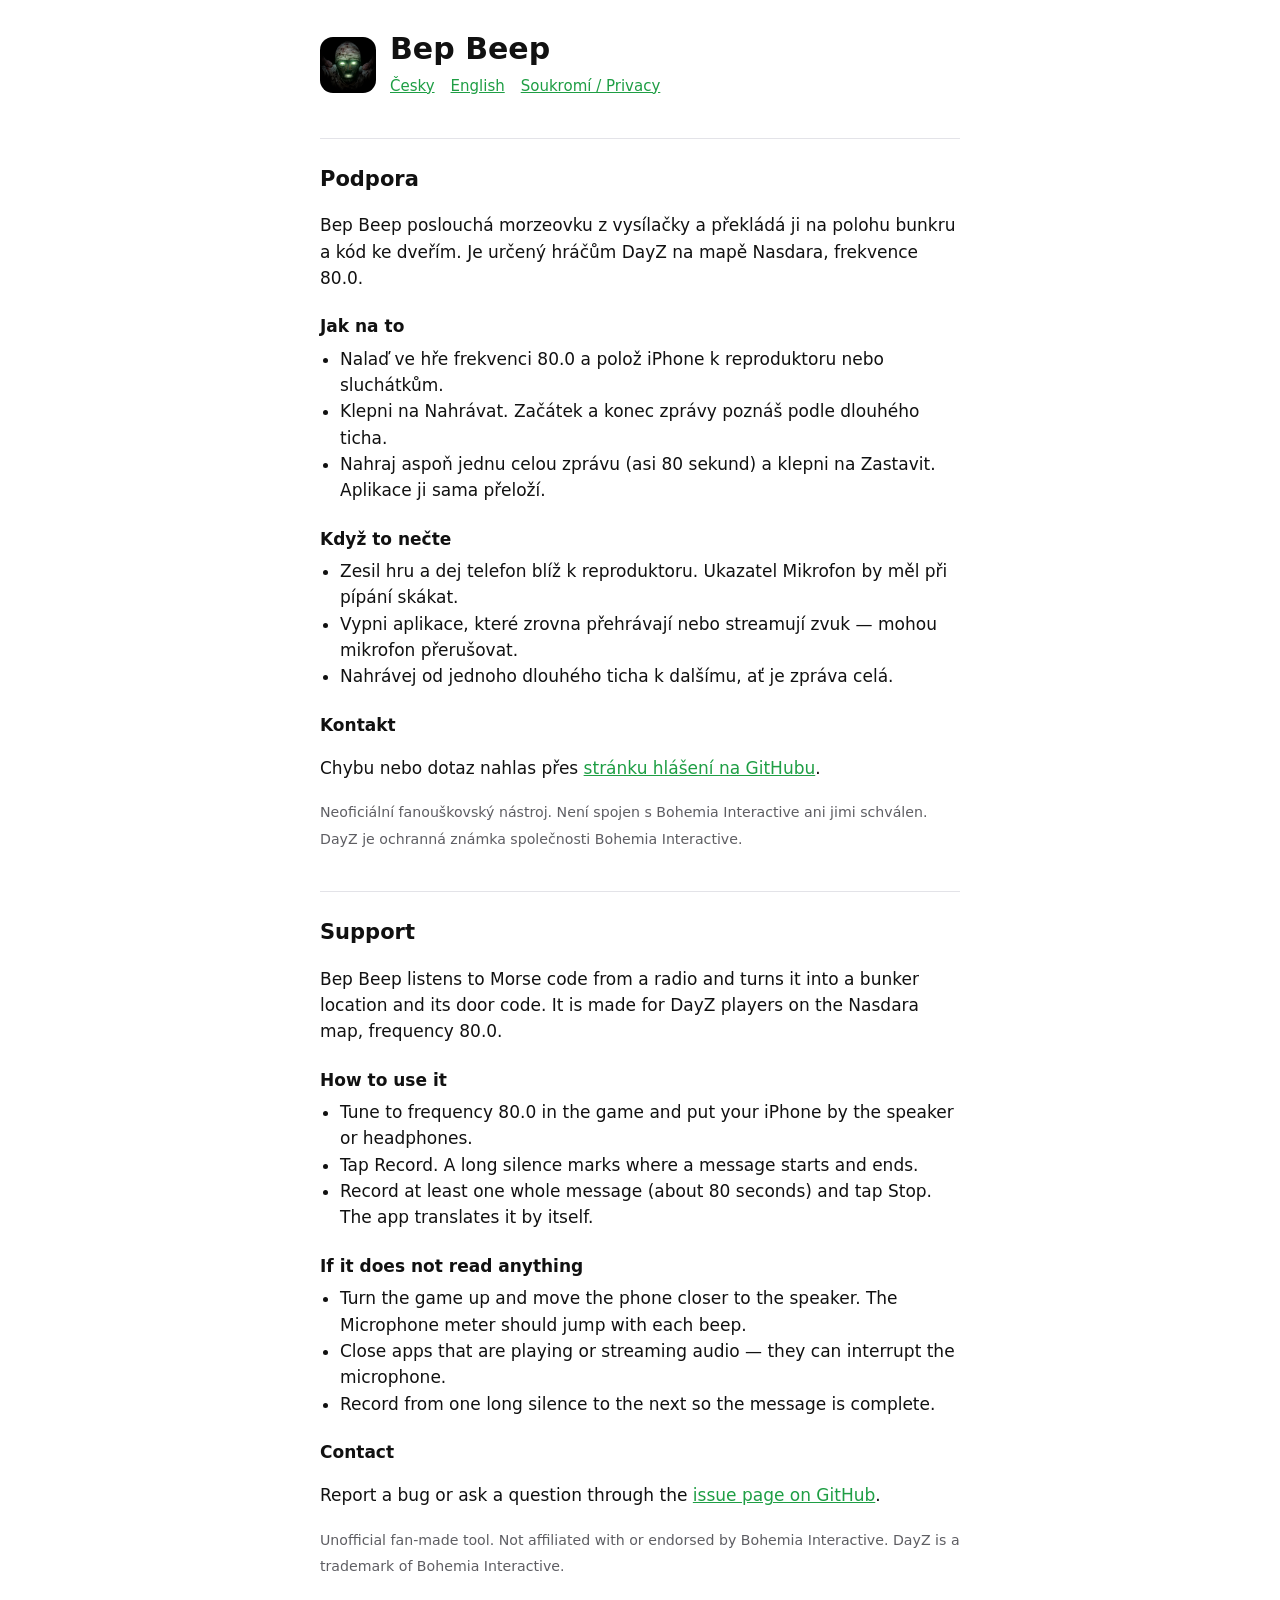
==== bep-beep/podpora.html @ 52190891 "Bep Beep: podpora.html" ====
<!doctype html>
<html lang="cs">
<head>
<meta charset="utf-8">
<meta name="viewport" content="width=device-width,initial-scale=1">
<title>Bep Beep — podpora</title>
<link rel="stylesheet" href="styl.css">
</head>
<body>
<main>
<header><img src="ikona.png" alt=""><div><h1>Bep Beep</h1><nav><a href="#cs">Česky</a><a href="#en">English</a><a href="zasady-soukromi.html">Soukromí / Privacy</a></nav></div></header>

<section id="cs" lang="cs">
<h2>Podpora</h2>
<p>Bep Beep poslouchá morzeovku z vysílačky a překládá ji na polohu bunkru a kód ke dveřím. Je určený hráčům DayZ na mapě Nasdara, frekvence 80.0.</p>
<h3>Jak na to</h3>
<ul>
<li>Nalaď ve hře frekvenci 80.0 a polož iPhone k reproduktoru nebo sluchátkům.</li>
<li>Klepni na Nahrávat. Začátek a konec zprávy poznáš podle dlouhého ticha.</li>
<li>Nahraj aspoň jednu celou zprávu (asi 80 sekund) a klepni na Zastavit. Aplikace ji sama přeloží.</li>
</ul>
<h3>Když to nečte</h3>
<ul>
<li>Zesil hru a dej telefon blíž k reproduktoru. Ukazatel Mikrofon by měl při pípání skákat.</li>
<li>Vypni aplikace, které zrovna přehrávají nebo streamují zvuk — mohou mikrofon přerušovat.</li>
<li>Nahrávej od jednoho dlouhého ticha k dalšímu, ať je zpráva celá.</li>
</ul>
<h3>Kontakt</h3>
<p>Chybu nebo dotaz nahlas přes <a href="https://github.com/reblik-sudo/odposlech-nasdara/issues">stránku hlášení na GitHubu</a>.</p>
<p class="tlumene"><small>Neoficiální fanouškovský nástroj. Není spojen s Bohemia Interactive ani jimi schválen. DayZ je ochranná známka společnosti Bohemia Interactive.</small></p>
</section>

<section id="en" lang="en">
<h2>Support</h2>
<p>Bep Beep listens to Morse code from a radio and turns it into a bunker location and its door code. It is made for DayZ players on the Nasdara map, frequency 80.0.</p>
<h3>How to use it</h3>
<ul>
<li>Tune to frequency 80.0 in the game and put your iPhone by the speaker or headphones.</li>
<li>Tap Record. A long silence marks where a message starts and ends.</li>
<li>Record at least one whole message (about 80 seconds) and tap Stop. The app translates it by itself.</li>
</ul>
<h3>If it does not read anything</h3>
<ul>
<li>Turn the game up and move the phone closer to the speaker. The Microphone meter should jump with each beep.</li>
<li>Close apps that are playing or streaming audio — they can interrupt the microphone.</li>
<li>Record from one long silence to the next so the message is complete.</li>
</ul>
<h3>Contact</h3>
<p>Report a bug or ask a question through the <a href="https://github.com/reblik-sudo/odposlech-nasdara/issues">issue page on GitHub</a>.</p>
<p class="tlumene"><small>Unofficial fan-made tool. Not affiliated with or endorsed by Bohemia Interactive. DayZ is a trademark of Bohemia Interactive.</small></p>
</section>
</main>
</body>
</html>
---- bep-beep/styl.css ----
/* Stránky Bep Beep — systémové písmo, černá a bílá, zelená jako jediné zvýraznění (jako aplikace). */
:root{ --bg:#FFFFFF; --text:#111111; --tlumene:#5E5E63; --cara:#E3E3E8; --akcent:#1E9E44; color-scheme:light }
@media (prefers-color-scheme: dark){ :root:not([data-theme="light"]){
  --bg:#000000; --text:#F5F5F7; --tlumene:#9A9AA0; --cara:#2A2A2E; --akcent:#30D158; color-scheme:dark }}
:root[data-theme="dark"]{ --bg:#000000; --text:#F5F5F7; --tlumene:#9A9AA0; --cara:#2A2A2E; --akcent:#30D158; color-scheme:dark }
*{box-sizing:border-box}
body{margin:0;background:var(--bg);color:var(--text);font:400 17px/1.55 -apple-system,BlinkMacSystemFont,"SF Pro Text",system-ui,sans-serif;padding:32px 16px 64px}
main{max-width:640px;margin:0 auto}
header{display:flex;align-items:center;gap:14px;margin-bottom:28px}
header img{width:56px;height:56px;border-radius:13px}
h1{font-size:30px;line-height:1.15;font-weight:600;margin:0}
h2{font-size:21px;font-weight:600;margin:40px 0 8px;padding-top:24px;border-top:1px solid var(--cara)}
h3{font-size:17px;font-weight:600;margin:22px 0 4px}
p,li{color:var(--text)} ul{padding-left:20px;margin:6px 0}
.tlumene,small{color:var(--tlumene)}
a{color:var(--akcent)}
nav{display:flex;gap:16px;font-size:15px;margin-top:8px}
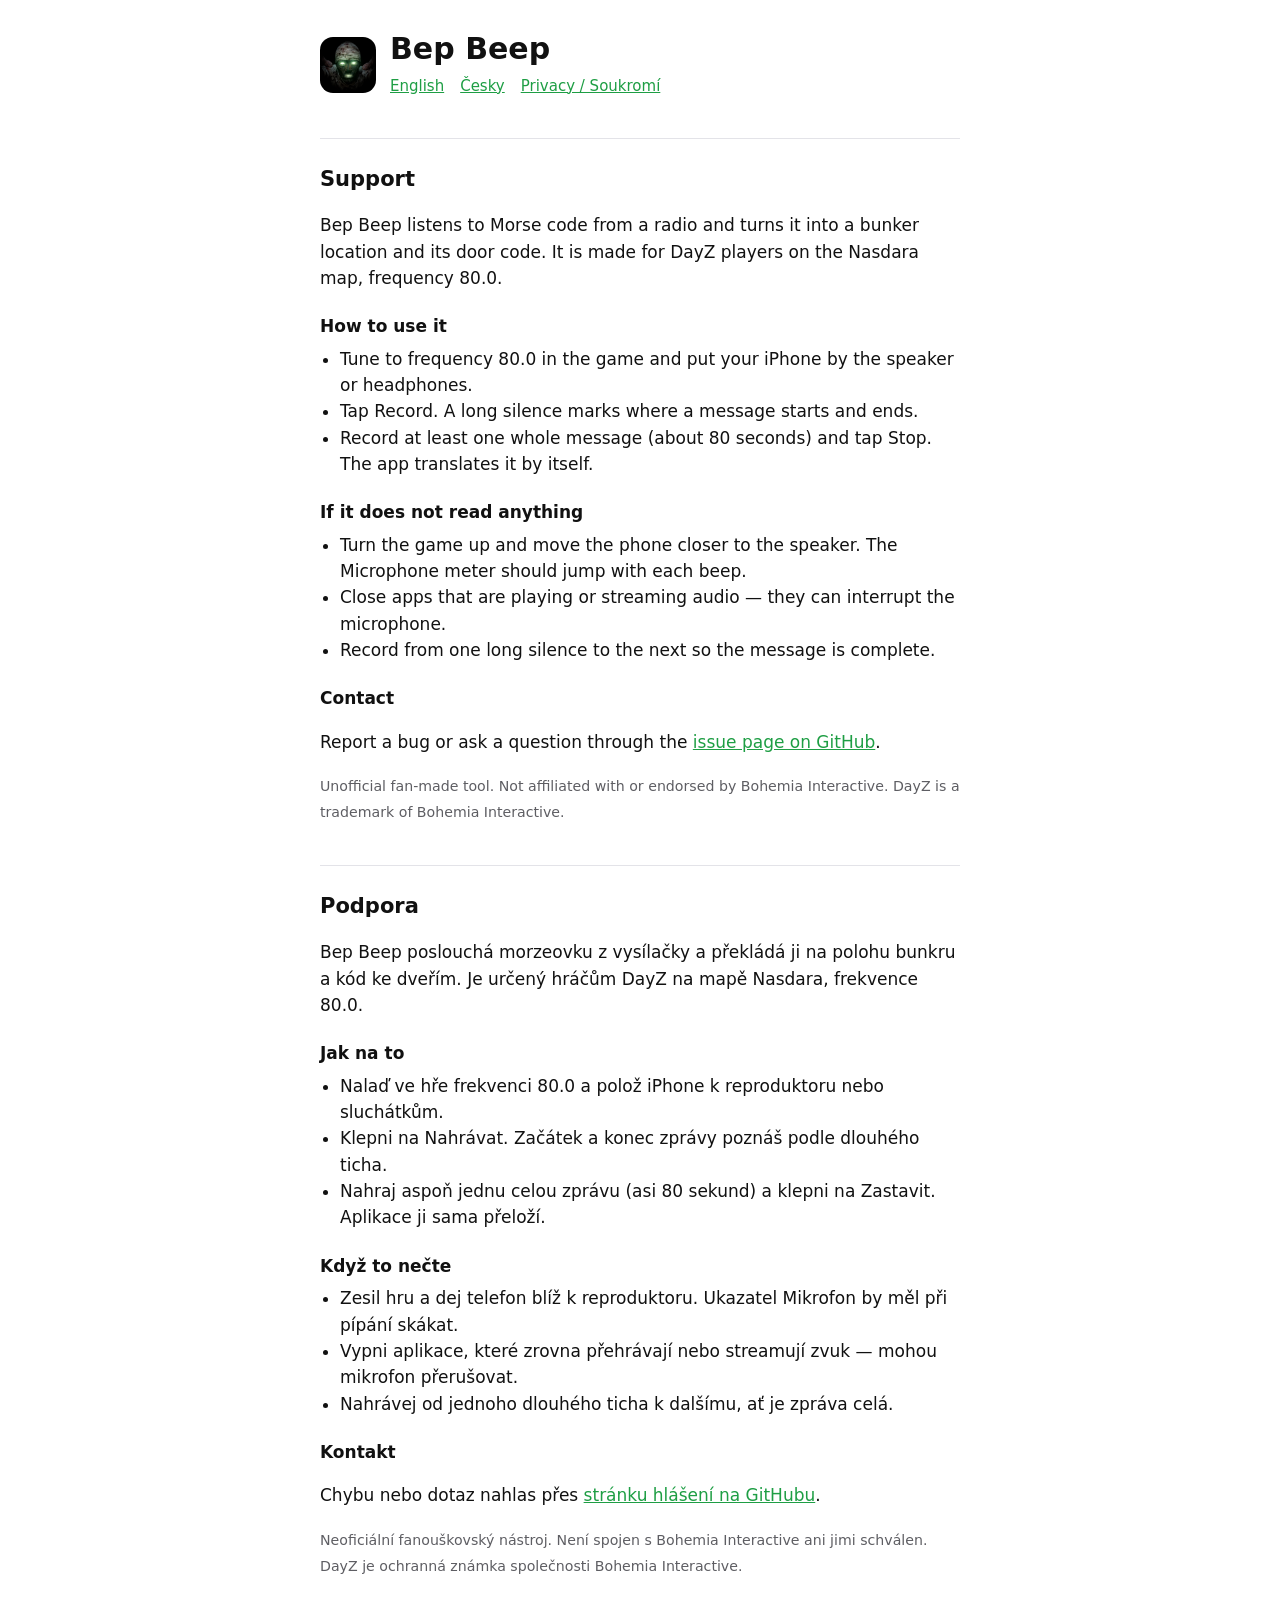
==== commit 329da4a7: "Bep Beep: English first" ====
--- a/bep-beep/podpora.html
+++ b/bep-beep/podpora.html
@@ -1,14 +1,34 @@
 <!doctype html>
-<html lang="cs">
+<html lang="en">
 <head>
 <meta charset="utf-8">
 <meta name="viewport" content="width=device-width,initial-scale=1">
-<title>Bep Beep — podpora</title>
+<title>Bep Beep — Support</title>
 <link rel="stylesheet" href="styl.css">
 </head>
 <body>
 <main>
-<header><img src="ikona.png" alt=""><div><h1>Bep Beep</h1><nav><a href="#cs">Česky</a><a href="#en">English</a><a href="zasady-soukromi.html">Soukromí / Privacy</a></nav></div></header>
+<header><img src="ikona.png" alt=""><div><h1>Bep Beep</h1><nav><a href="#en">English</a><a href="#cs">Česky</a><a href="zasady-soukromi.html">Privacy / Soukromí</a></nav></div></header>
+
+<section id="en" lang="en">
+<h2>Support</h2>
+<p>Bep Beep listens to Morse code from a radio and turns it into a bunker location and its door code. It is made for DayZ players on the Nasdara map, frequency 80.0.</p>
+<h3>How to use it</h3>
+<ul>
+<li>Tune to frequency 80.0 in the game and put your iPhone by the speaker or headphones.</li>
+<li>Tap Record. A long silence marks where a message starts and ends.</li>
+<li>Record at least one whole message (about 80 seconds) and tap Stop. The app translates it by itself.</li>
+</ul>
+<h3>If it does not read anything</h3>
+<ul>
+<li>Turn the game up and move the phone closer to the speaker. The Microphone meter should jump with each beep.</li>
+<li>Close apps that are playing or streaming audio — they can interrupt the microphone.</li>
+<li>Record from one long silence to the next so the message is complete.</li>
+</ul>
+<h3>Contact</h3>
+<p>Report a bug or ask a question through the <a href="https://github.com/reblik-sudo/odposlech-nasdara/issues">issue page on GitHub</a>.</p>
+<p class="tlumene"><small>Unofficial fan-made tool. Not affiliated with or endorsed by Bohemia Interactive. DayZ is a trademark of Bohemia Interactive.</small></p>
+</section>
 
 <section id="cs" lang="cs">
 <h2>Podpora</h2>
@@ -29,26 +49,6 @@
 <p>Chybu nebo dotaz nahlas přes <a href="https://github.com/reblik-sudo/odposlech-nasdara/issues">stránku hlášení na GitHubu</a>.</p>
 <p class="tlumene"><small>Neoficiální fanouškovský nástroj. Není spojen s Bohemia Interactive ani jimi schválen. DayZ je ochranná známka společnosti Bohemia Interactive.</small></p>
 </section>
-
-<section id="en" lang="en">
-<h2>Support</h2>
-<p>Bep Beep listens to Morse code from a radio and turns it into a bunker location and its door code. It is made for DayZ players on the Nasdara map, frequency 80.0.</p>
-<h3>How to use it</h3>
-<ul>
-<li>Tune to frequency 80.0 in the game and put your iPhone by the speaker or headphones.</li>
-<li>Tap Record. A long silence marks where a message starts and ends.</li>
-<li>Record at least one whole message (about 80 seconds) and tap Stop. The app translates it by itself.</li>
-</ul>
-<h3>If it does not read anything</h3>
-<ul>
-<li>Turn the game up and move the phone closer to the speaker. The Microphone meter should jump with each beep.</li>
-<li>Close apps that are playing or streaming audio — they can interrupt the microphone.</li>
-<li>Record from one long silence to the next so the message is complete.</li>
-</ul>
-<h3>Contact</h3>
-<p>Report a bug or ask a question through the <a href="https://github.com/reblik-sudo/odposlech-nasdara/issues">issue page on GitHub</a>.</p>
-<p class="tlumene"><small>Unofficial fan-made tool. Not affiliated with or endorsed by Bohemia Interactive. DayZ is a trademark of Bohemia Interactive.</small></p>
-</section>
 </main>
 </body>
 </html>
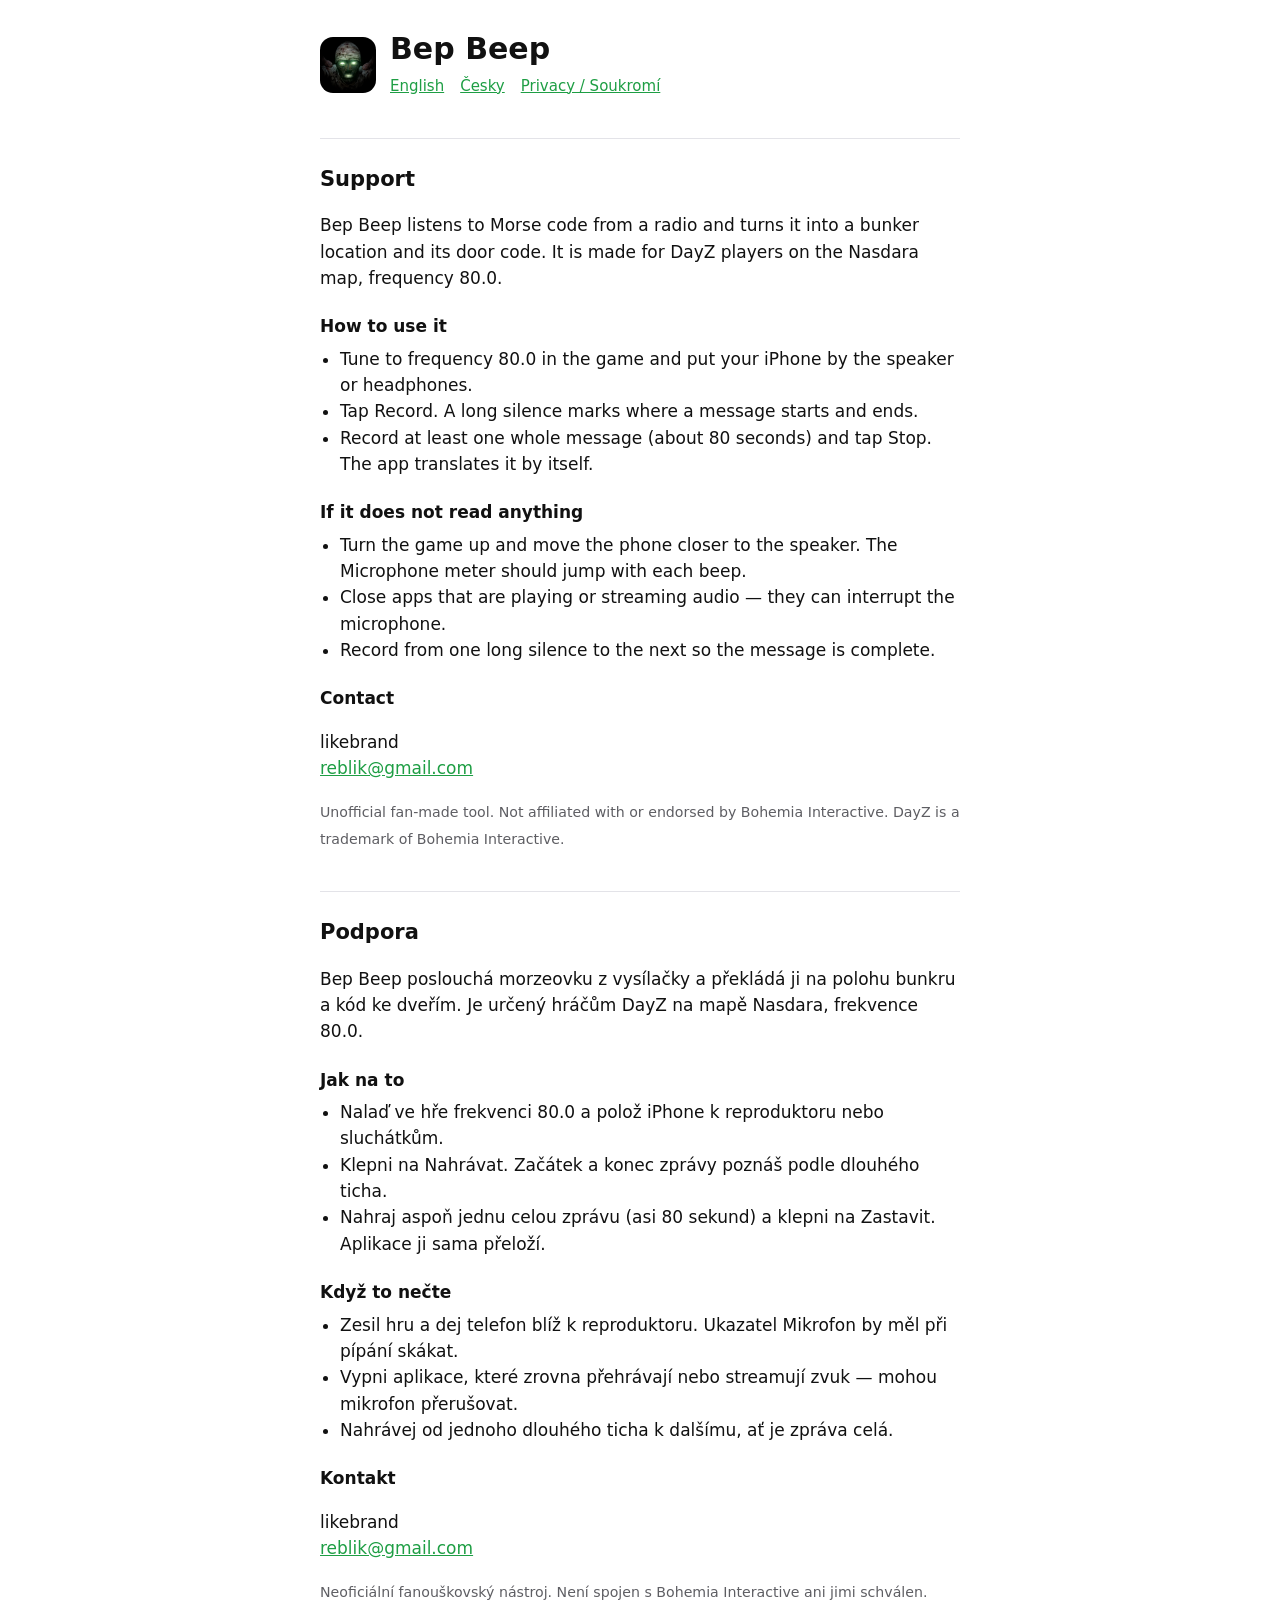
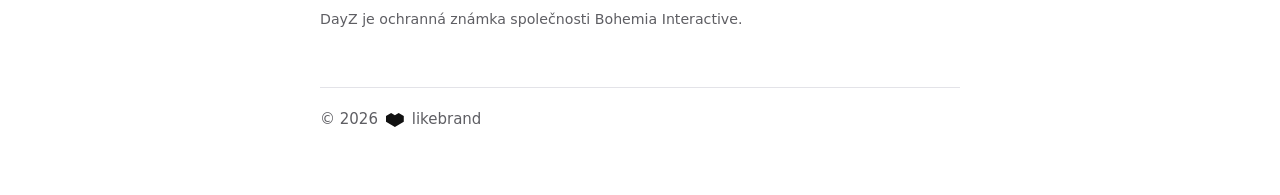
==== commit 4dbaa4b8: "Bep Beep: likebrand footer and contact" ====
--- a/bep-beep/podpora.html
+++ b/bep-beep/podpora.html
@@ -26,7 +26,7 @@
 <li>Record from one long silence to the next so the message is complete.</li>
 </ul>
 <h3>Contact</h3>
-<p>Report a bug or ask a question through the <a href="https://github.com/reblik-sudo/odposlech-nasdara/issues">issue page on GitHub</a>.</p>
+<p>likebrand<br><a href="mailto:reblik@gmail.com">reblik@gmail.com</a></p>
 <p class="tlumene"><small>Unofficial fan-made tool. Not affiliated with or endorsed by Bohemia Interactive. DayZ is a trademark of Bohemia Interactive.</small></p>
 </section>
 
@@ -46,9 +46,10 @@
 <li>Nahrávej od jednoho dlouhého ticha k dalšímu, ať je zpráva celá.</li>
 </ul>
 <h3>Kontakt</h3>
-<p>Chybu nebo dotaz nahlas přes <a href="https://github.com/reblik-sudo/odposlech-nasdara/issues">stránku hlášení na GitHubu</a>.</p>
+<p>likebrand<br><a href="mailto:reblik@gmail.com">reblik@gmail.com</a></p>
 <p class="tlumene"><small>Neoficiální fanouškovský nástroj. Není spojen s Bohemia Interactive ani jimi schválen. DayZ je ochranná známka společnosti Bohemia Interactive.</small></p>
 </section>
+<footer class="paticka"><span>© 2026</span><svg viewBox="10.5 8.5 54 42.5" aria-hidden="true"><polygon fill="currentColor" points="10.5,17.5 26,8.5 37.5,15.2 49,8.5 64.5,17.5 64.5,35.4 37.5,51 10.5,35.4"/></svg><span>likebrand</span></footer>
 </main>
 </body>
 </html>
--- a/bep-beep/styl.css
+++ b/bep-beep/styl.css
@@ -15,3 +15,6 @@
 .tlumene,small{color:var(--tlumene)}
 a{color:var(--akcent)}
 nav{display:flex;gap:16px;font-size:15px;margin-top:8px}
+/* Patička: copyright, symbol firmy a její název — „likebrand" se píše celý malými. */
+.paticka{display:flex;align-items:center;gap:8px;margin-top:56px;padding-top:20px;border-top:1px solid var(--cara);color:var(--tlumene);font-size:15px}
+.paticka svg{height:14px;width:auto;color:var(--text)}
